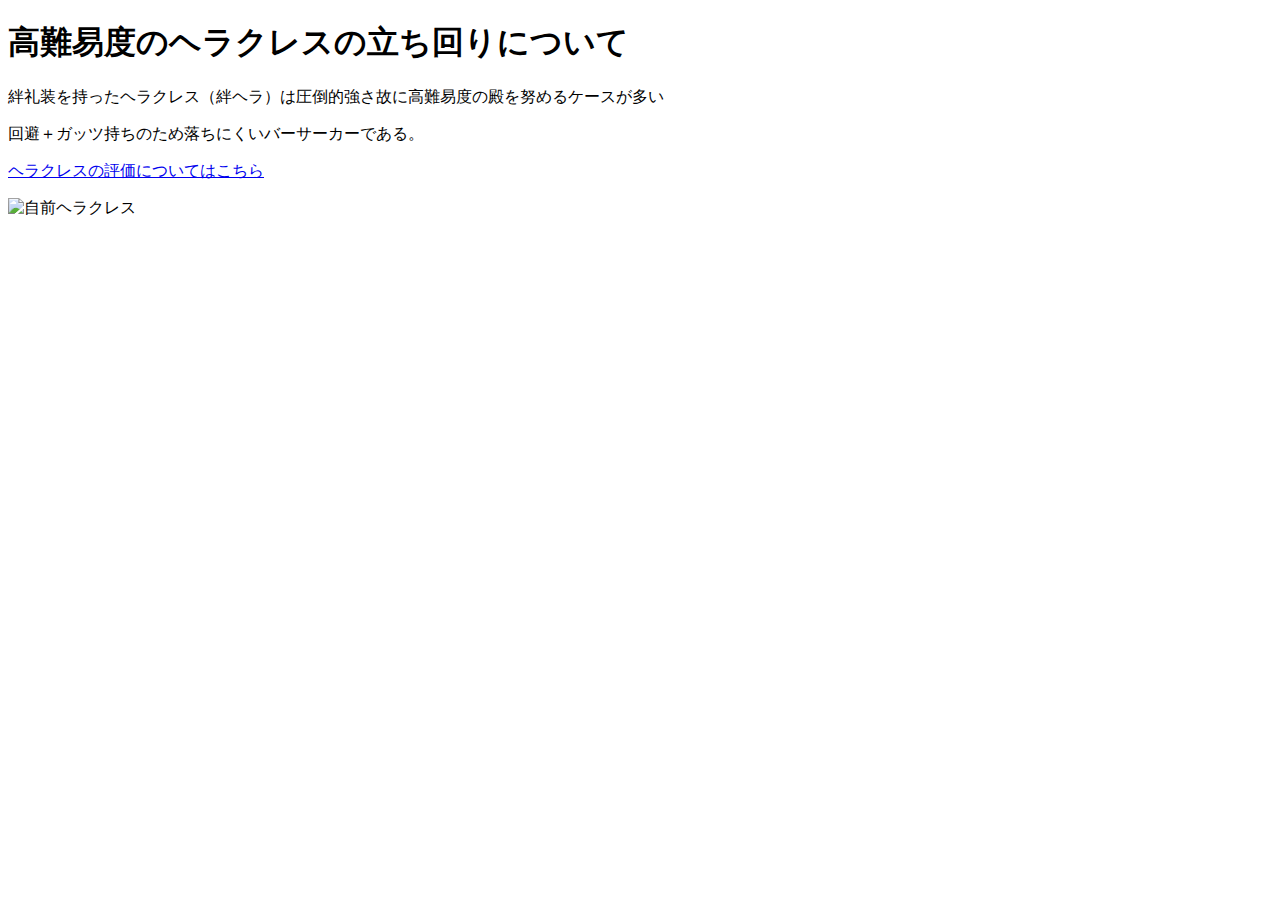
==== a.html @ 48b187cd "Create a.html" ====
<!DOCTYPE html>
<html lang="ja">
<head>
<meta charset="UTF-8">
<title>ヘラクレス</title>
</head>
<body>
  <h1>高難易度のヘラクレスの立ち回りについて</h1>
<p>絆礼装を持ったヘラクレス（絆ヘラ）は圧倒的強さ故に高難易度の殿を努めるケースが多い</p>
  <p>回避＋ガッツ持ちのため落ちにくいバーサーカーである。</p>
   <aside class="ad">
  <a href="https://appmedia.jp/fategrandorder/84982">
   <section>
    <p>ヘラクレスの評価についてはこちら</p>
   </section></a>
      </section></a>
 </aside>
  <img src="./image/keiei_small.jpg" alt="自前ヘラクレス">
</body>
</html>
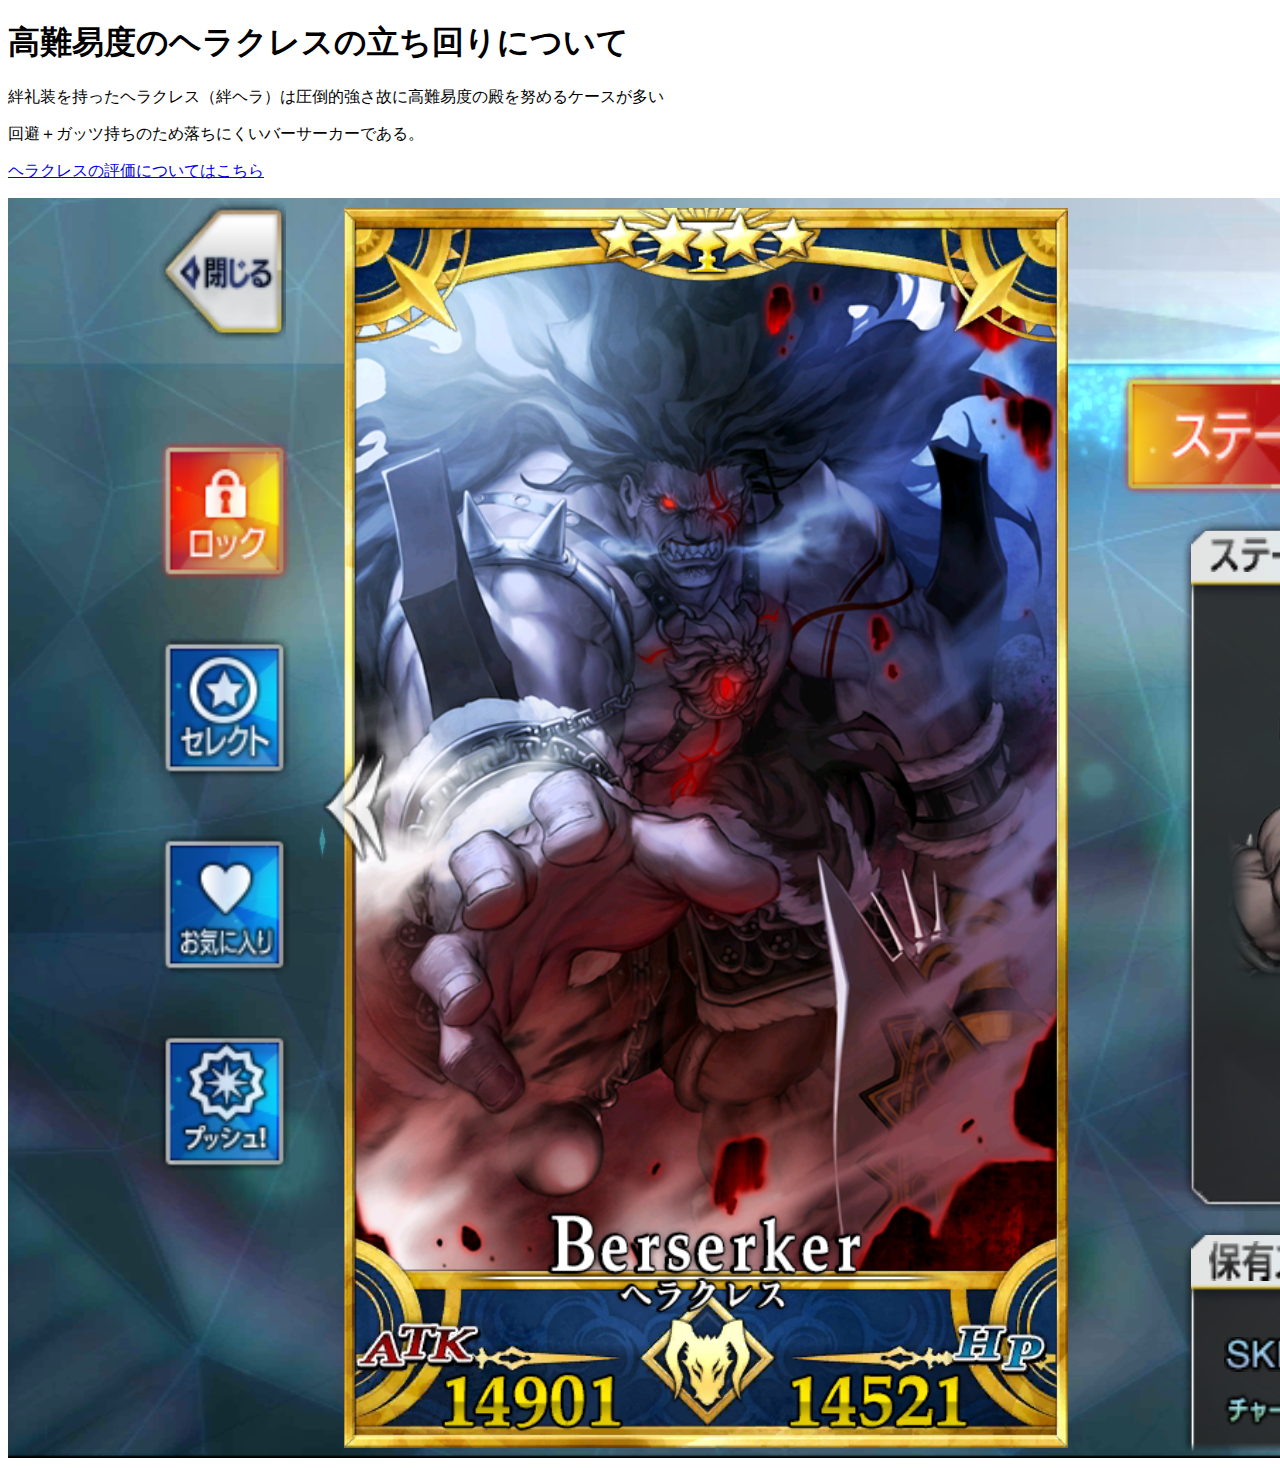
==== commit 87b8c98c: "Update a.html" ====
--- a/a.html
+++ b/a.html
@@ -15,6 +15,6 @@
    </section></a>
       </section></a>
  </aside>
-  <img src="./image/keiei_small.jpg" alt="自前ヘラクレス">
+  <img src="./image/herakuresu.png" alt="自前ヘラクレス">
 </body>
 </html>
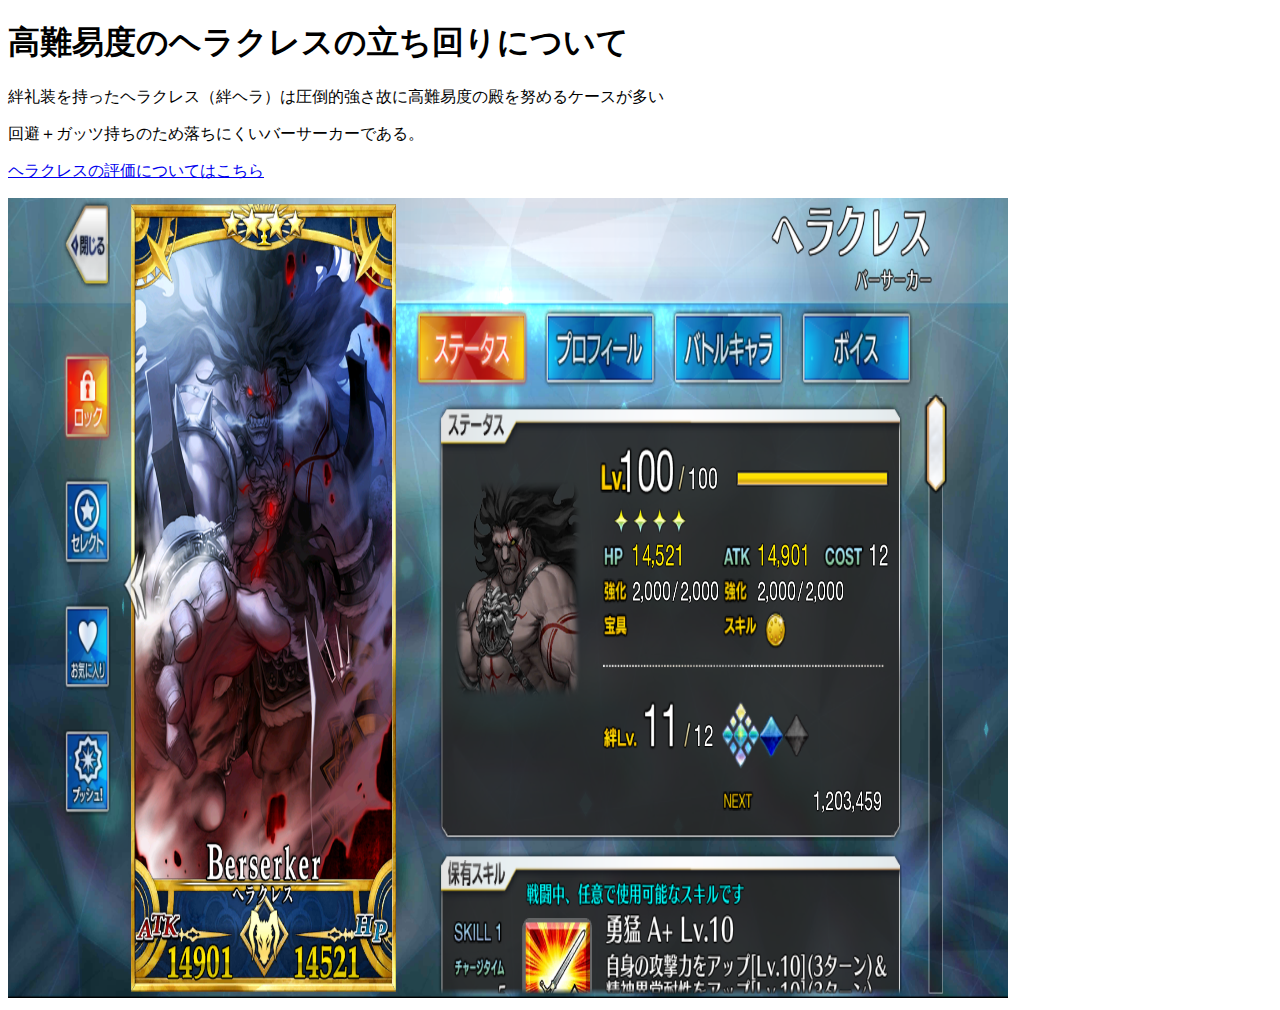
==== commit 48368778: "Update a.html" ====
--- a/a.html
+++ b/a.html
@@ -15,6 +15,6 @@
    </section></a>
       </section></a>
  </aside>
-  <img src="./image/herakuresu.png" alt="自前ヘラクレス">
+  <img src="./image/herakuresu.png" width="1000" height="800" alt="自前ヘラクレス">
 </body>
 </html>
